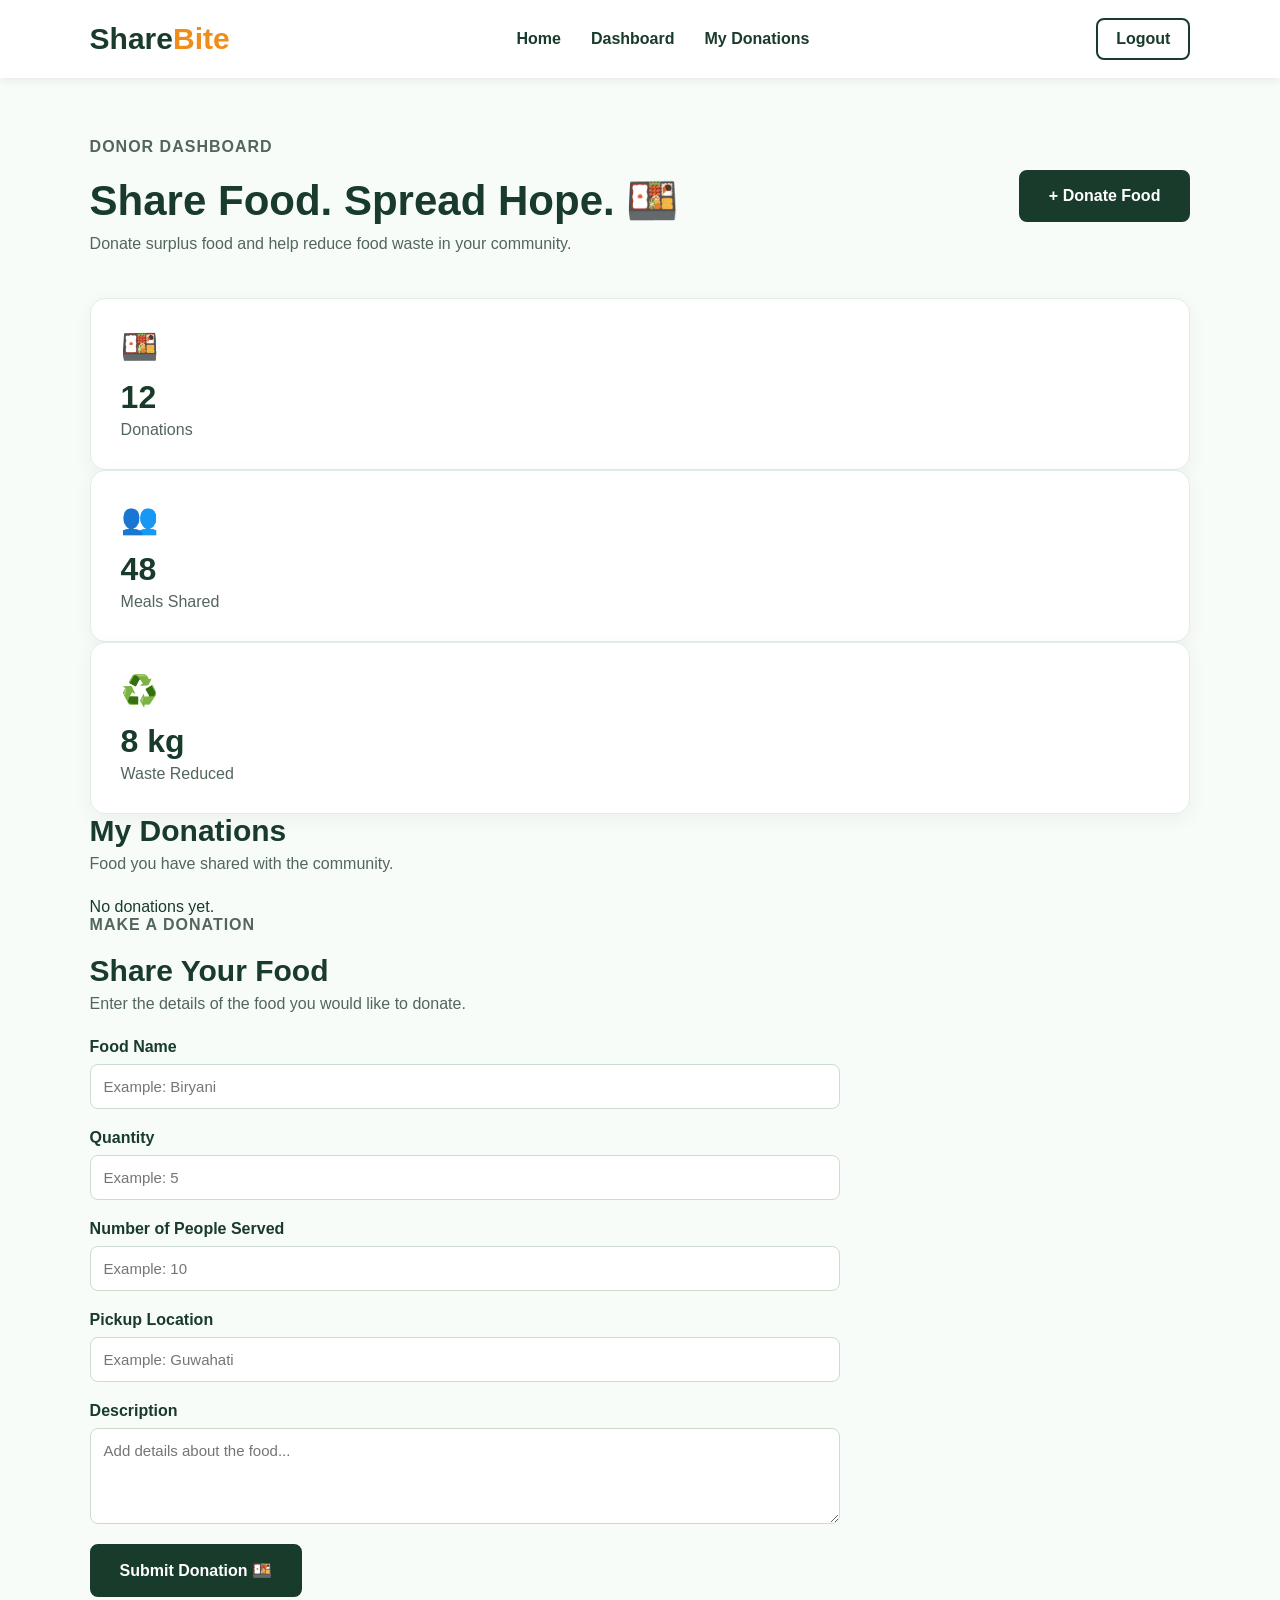
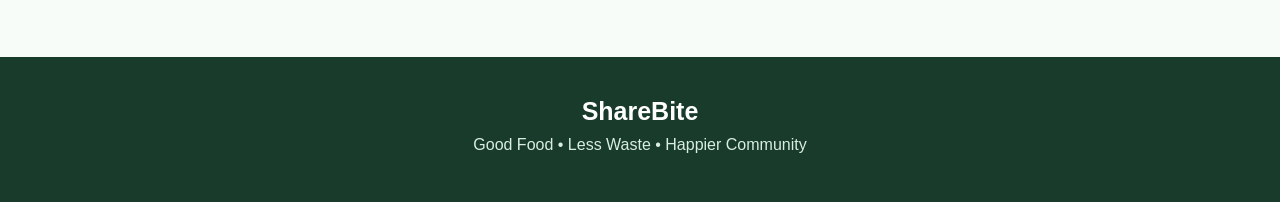
==== frontend1/pages/donor.html @ 00ac7233 "Initial commit" ====
<!DOCTYPE html>
<html lang="en">

<head>

    <meta charset="UTF-8">

    <meta
        name="viewport"
        content="width=device-width, initial-scale=1.0">

    <title>Donor Dashboard | ShareBite</title>

    <link
        rel="stylesheet"
        href="../css/style.css">

</head>


<body>

    <!-- =========================
         NAVBAR
    ========================== -->

    <header class="navbar">

        <div class="logo">
            <span>Share</span><strong>Bite</strong>
        </div>


        <nav>

            <a href="../index.html">
                Home
            </a>

            <a href="#dashboard">
                Dashboard
            </a>

            <a href="#my-donations">
                My Donations
            </a>

        </nav>


        <div class="nav-buttons">

            <button
                class="login-btn"
                onclick="logoutUser()">

                Logout

            </button>

        </div>

    </header>



    <!-- =========================
         DONOR DASHBOARD
    ========================== -->

    <main
        class="dashboard"
        id="dashboard">


        <!-- DASHBOARD HEADER -->

        <section class="dashboard-header">

            <div>

                <p class="tagline">
                    DONOR DASHBOARD
                </p>

                <h1>
                    Share Food. Spread Hope. 🍱
                </h1>

                <p>
                    Donate surplus food and help reduce
                    food waste in your community.
                </p>

            </div>


            <button
                class="primary-btn"
                onclick="openDonationForm()">

                + Donate Food

            </button>

        </section>



        <!-- =========================
             STATISTICS
        ========================== -->

        <section class="stats-grid">


            <div class="stat-card">

                <div class="stat-icon">
                    🍱
                </div>

                <div>

                    <h3>
                        12
                    </h3>

                    <p>
                        Donations
                    </p>

                </div>

            </div>



            <div class="stat-card">

                <div class="stat-icon">
                    👥
                </div>

                <div>

                    <h3>
                        48
                    </h3>

                    <p>
                        Meals Shared
                    </p>

                </div>

            </div>



            <div class="stat-card">

                <div class="stat-icon">
                    ♻️
                </div>

                <div>

                    <h3>
                        8 kg
                    </h3>

                    <p>
                        Waste Reduced
                    </p>

                </div>

            </div>


        </section>



        <!-- =========================
             MY DONATIONS
        ========================== -->

        <section
            class="donations-section"
            id="my-donations">


            <div class="section-heading">

                <div>

                    <h2>
                        My Donations
                    </h2>

                    <p>
                        Food you have shared with the community.
                    </p>

                </div>

            </div>


            <!--
                JavaScript will load
                donor food cards here.
            -->

            <div
                class="donation-grid"
                id="donation-list">

            </div>


        </section>



        <!-- =========================
             DONATION FORM
        ========================== -->

        <section
            class="form-section"
            id="donation-form">


            <div class="section-heading">

                <div>

                    <p class="tagline">
                        MAKE A DONATION
                    </p>

                    <h2>
                        Share Your Food
                    </h2>

                    <p>
                        Enter the details of the food
                        you would like to donate.
                    </p>

                </div>

            </div>



            <form
                id="food-form"
                class="food-form">


                <!-- FOOD NAME -->

                <div class="form-group">

                    <label for="food-name">
                        Food Name
                    </label>

                    <input
                        type="text"
                        id="food-name"
                        name="food-name"
                        placeholder="Example: Biryani"
                        required>

                </div>



                <!-- QUANTITY -->

                <div class="form-group">

                    <label for="quantity">
                        Quantity
                    </label>

                    <input
                        type="number"
                        id="quantity"
                        name="quantity"
                        placeholder="Example: 5"
                        min="1"
                        required>

                </div>



                <!-- SERVES -->

                <div class="form-group">

                    <label for="serves">
                        Number of People Served
                    </label>

                    <input
                        type="number"
                        id="serves"
                        name="serves"
                        placeholder="Example: 10"
                        min="1"
                        required>

                </div>



                <!-- LOCATION -->

                <div class="form-group">

                    <label for="location">
                        Pickup Location
                    </label>

                    <input
                        type="text"
                        id="location"
                        name="location"
                        placeholder="Example: Guwahati"
                        required>

                </div>



                <!-- DESCRIPTION -->

                <div class="form-group">

                    <label for="description">
                        Description
                    </label>

                    <textarea
                        id="description"
                        name="description"
                        rows="4"
                        placeholder="Add details about the food..."></textarea>

                </div>



                <!-- SUBMIT -->

                <button
                    type="submit"
                    class="primary-btn">

                    Submit Donation 🍱

                </button>


            </form>

        </section>


    </main>



    <!-- =========================
         FOOTER
    ========================== -->

    <footer>

        <h3>
            ShareBite
        </h3>

        <p>
            Good Food • Less Waste • Happier Community
        </p>

    </footer>



    <!-- =========================
         JAVASCRIPT
    ========================== -->

    <script
        src="../js/script.js">
    </script>


</body>

</html>
---- frontend1/css/style.css ----
/* =========================
   BASIC RESET
========================= */

:root {
    --green-dark: #183b2b;
    --green-hover: #24573f;
    --green-light: #f1fff6;
    --orange: #f28c18;
    --text-muted: #53665b;
    --border-light: #e0eee4;
}

* {
    margin: 0;
    padding: 0;
    box-sizing: border-box;
}

html {
    scroll-behavior: smooth;
}

body {
    font-family: Arial, sans-serif;
    color: var(--green-dark);
    background-color: #ffffff;
}

a,
button,
input,
textarea {
    font: inherit;
}

a:focus-visible,
button:focus-visible,
input:focus-visible,
textarea:focus-visible {
    outline: 3px solid var(--orange);
    outline-offset: 3px;
}


/* =========================
   NAVBAR
========================= */

.navbar {
    width: 100%;
    padding: 18px 7%;

    display: flex;
    align-items: center;
    justify-content: space-between;

    background-color: white;

    box-shadow: 0 2px 10px rgba(0, 0, 0, 0.08);

    position: sticky;
    top: 0;
    z-index: 1000;
}


/* LOGO */

.logo {
    font-size: 30px;
    font-weight: bold;
}

.logo span {
    color: var(--green-dark);
}

.logo strong {
    color: var(--orange);
}


/* NAV LINKS */

nav {
    display: flex;
    gap: 30px;
}

nav a {
    text-decoration: none;
    color: var(--green-dark);
    font-weight: 600;
    transition: color 0.2s ease;
}

nav a:hover {
    color: var(--orange);
}


/* NAV BUTTONS */

.nav-buttons {
    display: flex;
    gap: 10px;
}

.login-btn,
.signup-btn {
    padding: 10px 18px;
    border-radius: 8px;
    cursor: pointer;
    font-weight: bold;
    transition: background-color 0.2s ease, color 0.2s ease, border-color 0.2s ease;
}

.login-btn {
    background: white;
    border: 2px solid var(--green-dark);
    color: var(--green-dark);
}

.signup-btn {
    background: var(--green-dark);
    border: 2px solid var(--green-dark);
    color: white;
}


/* =========================
   HERO
========================= */

.hero {
    min-height: 650px;

    display: flex;
    align-items: center;

    padding: 80px 7%;

    background: linear-gradient(
        135deg,
        var(--green-light),
        #ffffff
    );
}

.hero-content {
    max-width: 650px;
}

.tagline {
    color: var(--orange);
    font-weight: bold;
    letter-spacing: 1px;
    margin-bottom: 20px;
}

.hero h1 {
    font-size: 64px;
    line-height: 1.1;
    margin-bottom: 25px;
}

.hero h1 span {
    color: var(--orange);
}

.hero-text {
    font-size: 19px;
    line-height: 1.7;
    color: var(--text-muted);
    margin-bottom: 35px;
}


/* =========================
   HERO BUTTONS
========================= */

.hero-buttons {
    display: flex;
    gap: 15px;
}

.primary-btn,
.secondary-btn {
    padding: 15px 28px;

    border-radius: 8px;

    font-size: 16px;
    font-weight: bold;

    cursor: pointer;
    transition: background-color 0.2s ease, color 0.2s ease, border-color 0.2s ease;
}

.primary-btn {
    background-color: var(--green-dark);
    color: white;
    border: 2px solid var(--green-dark);
}

.secondary-btn {
    background-color: white;
    color: var(--green-dark);
    border: 2px solid var(--green-dark);
}

.primary-btn:hover {
    background-color: var(--green-hover);
}

.secondary-btn:hover {
    background-color: var(--green-light);
}


/* =========================
   INFORMATION SECTIONS
========================= */

.info-section {
    padding: 80px 7%;
    text-align: center;
}

.info-section h2 {
    font-size: 36px;
    margin-bottom: 20px;
}

.info-section > p {
    max-width: 650px;
    margin: auto;
    line-height: 1.7;
    color: var(--text-muted);
}


/* =========================
   STEPS
========================= */

.steps {
    display: flex;
    justify-content: center;
    gap: 25px;

    margin-top: 40px;
}

.step-card {
    width: 280px;
    padding: 30px;

    background-color: #f4fff7;

    border-radius: 15px;

    border: 1px solid #d9eee0;
}

.step-card h3 {
    margin-bottom: 12px;
    color: var(--green-dark);
}

.step-card p {
    color: var(--text-muted);
    line-height: 1.6;
}


/* =========================
   FOOTER
========================= */

footer {
    padding: 40px 7%;

    text-align: center;

    background-color: var(--green-dark);
    color: white;
}

footer h3 {
    font-size: 25px;
    margin-bottom: 10px;
}

footer p {
    margin: 8px;
    color: #d9eee0;
}
/* =========================
   DONOR DASHBOARD
========================= */

.dashboard {
    padding: 60px 7%;
    background-color: #f8fcf9;
    min-height: 100vh;
}


/* DASHBOARD HEADER */

.dashboard-header {
    display: flex;
    justify-content: space-between;
    align-items: center;

    margin-bottom: 45px;
}

.dashboard-header h1 {
    font-size: 42px;
    margin-bottom: 10px;
}

.dashboard-header p {
    color: var(--text-muted);
}


/* =========================
   STATS
========================= */

.stats {
    display: grid;

    grid-template-columns:
        repeat(3, 1fr);

    gap: 25px;

    margin-bottom: 55px;
}

.stat-card {
    background-color: white;

    padding: 30px;

    border-radius: 15px;

    border: 1px solid var(--border-light);

    box-shadow:
        0 5px 20px rgba(0, 0, 0, 0.05);
}

.stat-icon {
    font-size: 30px;
}

.stat-card h3 {
    font-size: 32px;

    margin-top: 15px;

    color: var(--green-dark);
}

.stat-card p {
    color: var(--text-muted);

    margin-top: 5px;
}


/* =========================
   SECTION HEADING
========================= */

.section-heading {
    display: flex;

    justify-content: space-between;

    align-items: center;

    margin-bottom: 25px;
}

.section-heading h2 {
    font-size: 30px;

    margin-bottom: 7px;
}

.section-heading p {
    color: var(--text-muted);
}


/* =========================
   DONATION CARDS
========================= */

.donation-grid {
    display: grid;

    grid-template-columns:
        repeat(3, 1fr);

    gap: 25px;
}

.donation-card {
    background-color: white;

    border-radius: 15px;

    overflow: hidden;

    border: 1px solid var(--border-light);

    box-shadow:
        0 5px 20px rgba(0, 0, 0, 0.05);
}

.food-image {
    height: 150px;

    display: flex;

    justify-content: center;

    align-items: center;

    background-color: var(--green-light);

    font-size: 65px;
}

.donation-info {
    padding: 22px;
}

.donation-info h3 {
    margin-bottom: 12px;
}

.donation-info p {
    color: var(--text-muted);

    margin: 7px 0;
}


/* =========================
   STATUS
========================= */

.status {
    display: inline-block;

    margin-top: 10px;

    padding: 6px 12px;

    border-radius: 20px;

    font-size: 13px;

    font-weight: bold;
}

.available {
    background-color: #e4f8ea;

    color: #24733e;
}

.claimed {
    background-color: #eeeeee;

    color: #666666;
}


/* =========================
   DONATION FORM
========================= */

.donation-form-section {
    margin-top: 70px;

    background-color: white;

    padding: 35px;

    border-radius: 15px;

    border: 1px solid var(--border-light);
}

#food-form {
    max-width: 750px;
}

.form-group {
    display: flex;

    flex-direction: column;

    margin-bottom: 20px;
}

.form-group label {
    font-weight: bold;

    margin-bottom: 8px;
}

.form-group input,
.form-group textarea {
    padding: 13px;

    border: 1px solid #cddbd1;

    border-radius: 8px;

    font-family: inherit;

    font-size: 15px;

    outline: none;
}

.form-group input:focus,
.form-group textarea:focus {
    border-color: var(--green-dark);
}

.form-row {
    display: grid;

    grid-template-columns:
        1fr 1fr;

    gap: 20px;
}


/* =========================
   RESPONSIVE LAYOUT
========================= */

@media (max-width: 900px) {
    .navbar {
        padding-right: 5%;
        padding-left: 5%;
        gap: 18px;
    }

    nav {
        gap: 18px;
    }

    .hero h1 {
        font-size: clamp(42px, 7vw, 58px);
    }

    .stats,
    .donation-grid {
        grid-template-columns: repeat(2, minmax(0, 1fr));
    }

    .steps {
        flex-wrap: wrap;
    }

    .step-card {
        flex: 1 1 240px;
        max-width: 360px;
    }
}

@media (max-width: 600px) {
    .navbar {
        padding: 14px 5%;
        flex-wrap: wrap;
    }

    .logo {
        font-size: 26px;
    }

    nav {
        order: 3;
        flex: 1 0 100%;
        justify-content: center;
        flex-wrap: wrap;
        gap: 12px 22px;
    }

    .nav-buttons {
        margin-left: auto;
    }

    .hero {
        min-height: auto;
        padding: 64px 6%;
    }

    .hero h1 {
        font-size: clamp(38px, 11vw, 52px);
    }

    .hero-text {
        font-size: 17px;
    }

    .hero-buttons {
        flex-wrap: wrap;
    }

    .info-section {
        padding: 60px 6%;
    }

    .info-section h2 {
        font-size: 30px;
    }

    .steps {
        flex-direction: column;
        align-items: stretch;
    }

    .step-card {
        width: 100%;
        max-width: none;
    }

    .dashboard {
        padding: 40px 5%;
    }

    .dashboard-header,
    .section-heading {
        align-items: flex-start;
        flex-direction: column;
        gap: 18px;
    }

    .dashboard-header h1 {
        font-size: 34px;
    }

    .dashboard-header .primary-btn,
    .section-heading .secondary-btn {
        width: 100%;
    }

    .stats,
    .donation-grid,
    .form-row {
        grid-template-columns: minmax(0, 1fr);
    }

    .stat-card,
    .donation-form-section {
        padding: 24px;
    }

    #food-form {
        max-width: 100%;
    }

    footer {
        padding: 32px 6%;
    }
}

@media (prefers-reduced-motion: reduce) {
    html {
        scroll-behavior: auto;
    }

    *,
    *::before,
    *::after {
        transition-duration: 0.01ms !important;
    }
}
/* =========================
   SEARCH SECTION
========================= */

.search-section {
    margin-bottom: 45px;
}

.search-box {
    display: flex;

    max-width: 650px;

    gap: 12px;
}

.search-box input {
    flex: 1;

    padding: 15px;

    border: 1px solid #cddbd1;

    border-radius: 8px;

    font-size: 16px;

    outline: none;
}

.search-box input:focus {
    border-color: #183b2b;
}


/* =========================
   RECEIVER FOOD CARDS
========================= */

.food-card {
    transition:
        transform 0.2s ease,
        box-shadow 0.2s ease;
}

.food-card:hover {
    transform: translateY(-5px);

    box-shadow:
        0 10px 25px rgba(0, 0, 0, 0.08);
}


/* =========================
   CLAIM BUTTON
========================= */

.claim-btn {
    width: 100%;
}

.claim-btn:disabled {
    background-color: #999;

    border-color: #999;

    cursor: not-allowed;
}
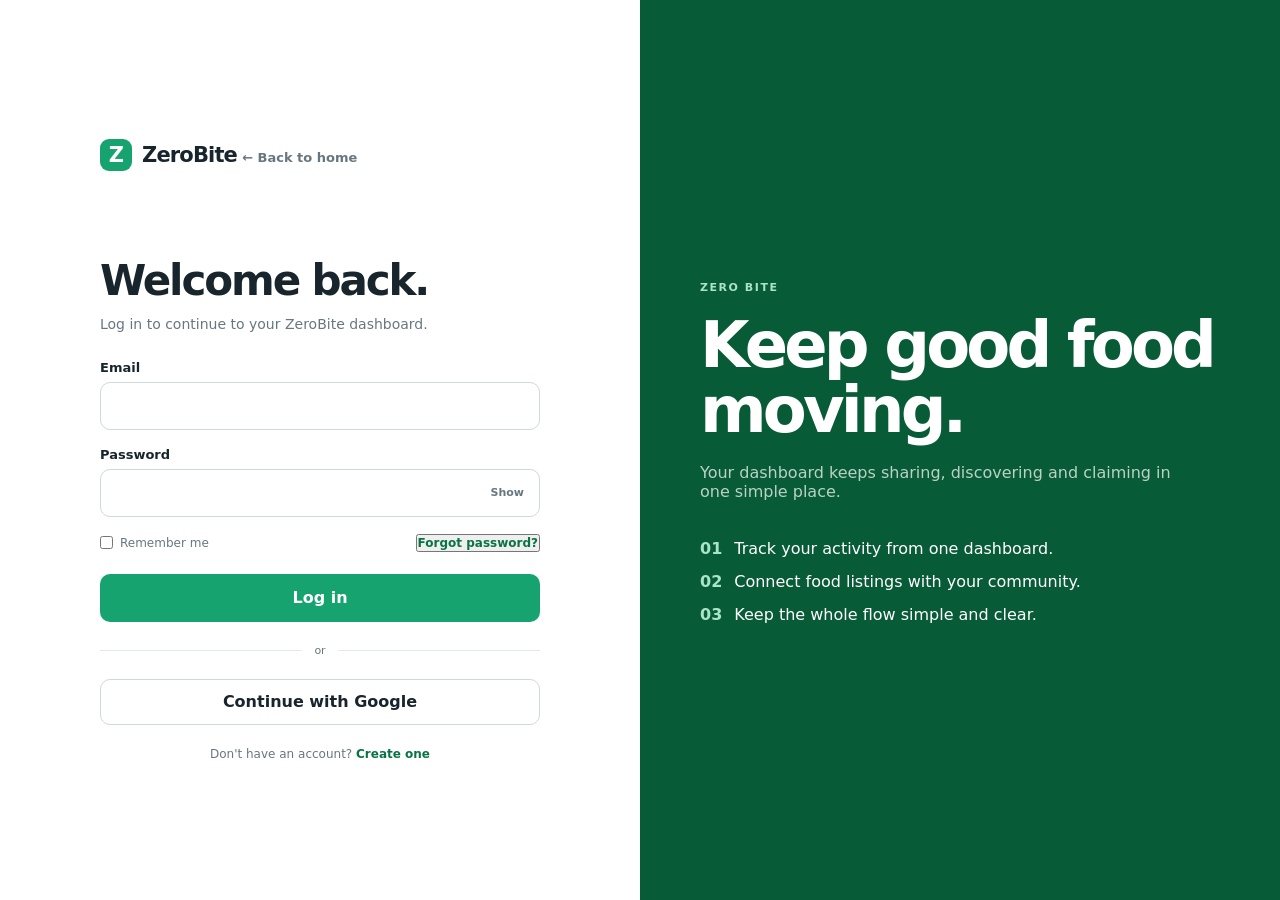
==== commit 29011b35: "Add files via upload" ====
--- a/frontend1/pages/donor.html
+++ b/frontend1/pages/donor.html
@@ -1,410 +1,38 @@
 <!DOCTYPE html>
 <html lang="en">
-
-<head>
-
-    <meta charset="UTF-8">
-
-    <meta
-        name="viewport"
-        content="width=device-width, initial-scale=1.0">
-
-    <title>Donor Dashboard | ShareBite</title>
-
-    <link
-        rel="stylesheet"
-        href="../css/style.css">
-
-</head>
-
-
+<head><meta charset="UTF-8"><meta name="viewport" content="width=device-width,initial-scale=1.0"><title>Donor Dashboard | ZeroBite</title><link rel="stylesheet" href="../css/style.css"></head>
 <body>
-
-    <!-- =========================
-         NAVBAR
-    ========================== -->
-
-    <header class="navbar">
-
-        <div class="logo">
-            <span>Share</span><strong>Bite</strong>
-        </div>
-
-
-        <nav>
-
-            <a href="../index.html">
-                Home
-            </a>
-
-            <a href="#dashboard">
-                Dashboard
-            </a>
-
-            <a href="#my-donations">
-                My Donations
-            </a>
-
-        </nav>
-
-
-        <div class="nav-buttons">
-
-            <button
-                class="login-btn"
-                onclick="logoutUser()">
-
-                Logout
-
-            </button>
-
-        </div>
-
-    </header>
-
-
-
-    <!-- =========================
-         DONOR DASHBOARD
-    ========================== -->
-
-    <main
-        class="dashboard"
-        id="dashboard">
-
-
-        <!-- DASHBOARD HEADER -->
-
-        <section class="dashboard-header">
-
-            <div>
-
-                <p class="tagline">
-                    DONOR DASHBOARD
-                </p>
-
-                <h1>
-                    Share Food. Spread Hope. 🍱
-                </h1>
-
-                <p>
-                    Donate surplus food and help reduce
-                    food waste in your community.
-                </p>
-
-            </div>
-
-
-            <button
-                class="primary-btn"
-                onclick="openDonationForm()">
-
-                + Donate Food
-
-            </button>
-
-        </section>
-
-
-
-        <!-- =========================
-             STATISTICS
-        ========================== -->
-
-        <section class="stats-grid">
-
-
-            <div class="stat-card">
-
-                <div class="stat-icon">
-                    🍱
-                </div>
-
-                <div>
-
-                    <h3>
-                        12
-                    </h3>
-
-                    <p>
-                        Donations
-                    </p>
-
-                </div>
-
-            </div>
-
-
-
-            <div class="stat-card">
-
-                <div class="stat-icon">
-                    👥
-                </div>
-
-                <div>
-
-                    <h3>
-                        48
-                    </h3>
-
-                    <p>
-                        Meals Shared
-                    </p>
-
-                </div>
-
-            </div>
-
-
-
-            <div class="stat-card">
-
-                <div class="stat-icon">
-                    ♻️
-                </div>
-
-                <div>
-
-                    <h3>
-                        8 kg
-                    </h3>
-
-                    <p>
-                        Waste Reduced
-                    </p>
-
-                </div>
-
-            </div>
-
-
-        </section>
-
-
-
-        <!-- =========================
-             MY DONATIONS
-        ========================== -->
-
-        <section
-            class="donations-section"
-            id="my-donations">
-
-
-            <div class="section-heading">
-
-                <div>
-
-                    <h2>
-                        My Donations
-                    </h2>
-
-                    <p>
-                        Food you have shared with the community.
-                    </p>
-
-                </div>
-
-            </div>
-
-
-            <!--
-                JavaScript will load
-                donor food cards here.
-            -->
-
-            <div
-                class="donation-grid"
-                id="donation-list">
-
-            </div>
-
-
-        </section>
-
-
-
-        <!-- =========================
-             DONATION FORM
-        ========================== -->
-
-        <section
-            class="form-section"
-            id="donation-form">
-
-
-            <div class="section-heading">
-
-                <div>
-
-                    <p class="tagline">
-                        MAKE A DONATION
-                    </p>
-
-                    <h2>
-                        Share Your Food
-                    </h2>
-
-                    <p>
-                        Enter the details of the food
-                        you would like to donate.
-                    </p>
-
-                </div>
-
-            </div>
-
-
-
-            <form
-                id="food-form"
-                class="food-form">
-
-
-                <!-- FOOD NAME -->
-
-                <div class="form-group">
-
-                    <label for="food-name">
-                        Food Name
-                    </label>
-
-                    <input
-                        type="text"
-                        id="food-name"
-                        name="food-name"
-                        placeholder="Example: Biryani"
-                        required>
-
-                </div>
-
-
-
-                <!-- QUANTITY -->
-
-                <div class="form-group">
-
-                    <label for="quantity">
-                        Quantity
-                    </label>
-
-                    <input
-                        type="number"
-                        id="quantity"
-                        name="quantity"
-                        placeholder="Example: 5"
-                        min="1"
-                        required>
-
-                </div>
-
-
-
-                <!-- SERVES -->
-
-                <div class="form-group">
-
-                    <label for="serves">
-                        Number of People Served
-                    </label>
-
-                    <input
-                        type="number"
-                        id="serves"
-                        name="serves"
-                        placeholder="Example: 10"
-                        min="1"
-                        required>
-
-                </div>
-
-
-
-                <!-- LOCATION -->
-
-                <div class="form-group">
-
-                    <label for="location">
-                        Pickup Location
-                    </label>
-
-                    <input
-                        type="text"
-                        id="location"
-                        name="location"
-                        placeholder="Example: Guwahati"
-                        required>
-
-                </div>
-
-
-
-                <!-- DESCRIPTION -->
-
-                <div class="form-group">
-
-                    <label for="description">
-                        Description
-                    </label>
-
-                    <textarea
-                        id="description"
-                        name="description"
-                        rows="4"
-                        placeholder="Add details about the food..."></textarea>
-
-                </div>
-
-
-
-                <!-- SUBMIT -->
-
-                <button
-                    type="submit"
-                    class="primary-btn">
-
-                    Submit Donation 🍱
-
-                </button>
-
-
-            </form>
-
-        </section>
-
-
-    </main>
-
-
-
-    <!-- =========================
-         FOOTER
-    ========================== -->
-
-    <footer>
-
-        <h3>
-            ShareBite
-        </h3>
-
-        <p>
-            Good Food • Less Waste • Happier Community
-        </p>
-
-    </footer>
-
-
-
-    <!-- =========================
-         JAVASCRIPT
-    ========================== -->
-
-    <script
-        src="../js/script.js">
-    </script>
-
-
+<header class="navbar"><div class="container navbar-inner">
+<a href="../index.html" class="logo"><span class="logo-mark">Z</span><span>ZeroBite</span></a>
+<nav class="nav-links"><a href="../index.html">Home</a><a href="donor.html" class="active">Dashboard</a><a href="#donate">Donate</a><a href="#my-donations">My donations</a></nav>
+<div class="nav-actions"><span class="user-greeting">Hi, <strong id="donor-name">Donor</strong></span><button id="logout-btn" class="btn btn-secondary" type="button">Log out</button></div>
+<button class="mobile-menu-toggle" id="mobile-menu-toggle" type="button" aria-label="Open menu" aria-expanded="false"><span></span><span></span><span></span></button>
+</div><div class="mobile-nav" id="mobile-nav"><a href="../index.html">Home</a><a href="donor.html">Dashboard</a><a href="#donate">Donate</a><a href="#my-donations">My donations</a><button id="mobile-logout-btn" class="btn btn-secondary" type="button">Log out</button></div></header>
+<main>
+<section class="dashboard-hero"><div class="container dashboard-hero-inner"><div class="dashboard-hero-copy"><span class="section-kicker">DONOR DASHBOARD</span><h1>Turn extra food into <span>something useful.</span></h1><p>Share surplus food with people who can use it, instead of letting good food go to waste.</p><a href="#donate" class="btn btn-primary">Donate food →</a></div><div class="dashboard-hero-note"><span class="dashboard-note-icon">01</span><div><strong>Every donation matters.</strong><p>A simple listing can help move food from surplus to someone who needs it.</p></div></div></div></section>
+<section class="dashboard-stats-section"><div class="container"><div class="dashboard-stats">
+<article class="dashboard-stat-card"><span class="dashboard-stat-label">Total donations</span><strong class="dashboard-stat-value" id="total-donations">0</strong><span class="dashboard-stat-detail">Food listings shared</span></article>
+<article class="dashboard-stat-card"><span class="dashboard-stat-label">Meals shared</span><strong class="dashboard-stat-value" id="total-meals">0</strong><span class="dashboard-stat-detail">Estimated portions</span></article>
+<article class="dashboard-stat-card"><span class="dashboard-stat-label">Food quantity shared</span><strong class="dashboard-stat-value" id="waste-reduced">0</strong><span class="dashboard-stat-detail">Total quantity donated</span></article>
+</div></div></section>
+<section class="dashboard-main" id="donate"><div class="container"><div class="dashboard-layout">
+<div class="dashboard-panel"><div class="panel-heading"><span class="section-kicker">NEW DONATION</span><h2>Share some food</h2><p>Add the details below so receivers know what is available.</p></div>
+<form id="donation-form" class="donation-form" novalidate>
+<div class="form-row"><div class="form-group"><label for="food-name">Food name</label><input id="food-name" type="text" required placeholder="e.g. Vegetable biryani"><small class="form-error"></small></div><div class="form-group"><label for="food-type">Food type</label><select id="food-type" required><option value="">Select food type</option><option>Cooked Food</option><option>Packaged Food</option><option>Bakery</option><option>Fruits</option><option>Vegetables</option><option>Other</option></select><small class="form-error"></small></div></div>
+<div class="form-row"><div class="form-group"><label for="food-quantity">Quantity</label><input id="food-quantity" type="number" min="1" step="1" required placeholder="e.g. 20"><small class="form-error"></small></div><div class="form-group"><label for="quantity-unit">Unit</label><select id="quantity-unit" required><option value="">Select unit</option><option value="servings">Servings</option><option value="kg">Kilograms</option><option value="packets">Packets</option><option value="boxes">Boxes</option><option value="items">Items</option></select><small class="form-error"></small></div></div>
+<div class="form-group"><label for="food-location">Pickup location</label><input id="food-location" type="text" required placeholder="e.g. Beltola, Guwahati"><small class="form-error"></small></div>
+<div class="form-group"><label for="pickup-date">Pickup date</label><input id="pickup-date" type="date" required><small class="form-error"></small></div>
+<div class="form-group"><label for="food-description">Food description <span class="optional">Optional</span></label><textarea id="food-description" rows="4" maxlength="500" placeholder="Add useful details."></textarea></div>
+<div class="form-group"><label for="donation-message">Message for receivers <span class="optional">Optional</span></label><textarea id="donation-message" rows="3" maxlength="300" placeholder="Anything the receiver should know?"></textarea></div>
+<div class="form-submit-row"><p class="form-note">Please only donate food that is safe and suitable for sharing.</p><button id="donation-submit" class="btn btn-primary" type="submit">Publish donation →</button></div>
+</form></div>
+<aside class="dashboard-side"><div class="dashboard-info-card"><span class="info-number">01</span><h3>List what you have</h3><p>Add clear information about food, quantity and pickup details.</p></div><div class="dashboard-info-card"><span class="info-number">02</span><h3>Let someone claim it</h3><p>Receivers can discover available food through ZeroBite.</p></div></aside>
+</div></div></section>
+<section class="my-donations-section" id="my-donations"><div class="container"><div class="dashboard-section-heading"><div><h2>My donations</h2><p>Your current and past food listings.</p></div></div><div id="donation-list" class="donation-list"></div><div id="empty-donations" class="empty-state"><div class="empty-state-icon">+</div><strong>No donations yet.</strong><p>Create your first listing above.</p></div></div></section>
+<section class="dashboard-cta"><div class="container dashboard-cta-inner"><div><h2>Keep good food moving.</h2><p>Every useful listing starts with a simple post.</p></div><a href="#donate" class="btn btn-light">Create a donation →</a></div></section>
+</main>
+<footer class="footer"><div class="container footer-inner"><a href="../index.html" class="logo"><span class="logo-mark">Z</span><span>ZeroBite</span></a><p>Share food. Reduce waste. Strengthen communities.</p></div></footer>
+<div id="toast" class="toast" role="status"><span id="toast-message"></span></div>
+<script src="../js/auth.js"></script><script src="../js/donor.js"></script>
 </body>
-
 </html>
--- a/frontend1/css/style.css
+++ b/frontend1/css/style.css
@@ -1,763 +1,103 @@
-/* =========================
-   BASIC RESET
-========================= */
-
-:root {
-    --green-dark: #183b2b;
-    --green-hover: #24573f;
-    --green-light: #f1fff6;
-    --orange: #f28c18;
-    --text-muted: #53665b;
-    --border-light: #e0eee4;
+:root{
+    --green:#16a36f;--green-dark:#087443;--green-deep:#075b36;
+    --green-light:#eaf8f1;--green-soft:#f3fbf7;
+    --ink:#18252d;--ink-soft:#33434c;--muted:#68777f;--muted-light:#8a979d;
+    --white:#fff;--surface:#f8faf9;--border:#e2eae6;--border-dark:#cfdad4;
+    --danger:#c53d3d;--success:#12845a;
+    --shadow-sm:0 2px 10px rgba(24,37,45,.05);--shadow-md:0 12px 35px rgba(24,37,45,.08);
+    --shadow-lg:0 25px 70px rgba(24,37,45,.12);--radius-sm:10px;--radius-md:16px;
+    --radius-lg:24px;--container:1180px;--transition:180ms ease;
 }
-
-* {
-    margin: 0;
-    padding: 0;
-    box-sizing: border-box;
-}
-
-html {
-    scroll-behavior: smooth;
-}
-
-body {
-    font-family: Arial, sans-serif;
-    color: var(--green-dark);
-    background-color: #ffffff;
-}
-
-a,
-button,
-input,
-textarea {
-    font: inherit;
-}
-
-a:focus-visible,
-button:focus-visible,
-input:focus-visible,
-textarea:focus-visible {
-    outline: 3px solid var(--orange);
-    outline-offset: 3px;
-}
-
-
-/* =========================
-   NAVBAR
-========================= */
-
-.navbar {
-    width: 100%;
-    padding: 18px 7%;
-
-    display: flex;
-    align-items: center;
-    justify-content: space-between;
-
-    background-color: white;
-
-    box-shadow: 0 2px 10px rgba(0, 0, 0, 0.08);
-
-    position: sticky;
-    top: 0;
-    z-index: 1000;
-}
-
-
-/* LOGO */
-
-.logo {
-    font-size: 30px;
-    font-weight: bold;
-}
-
-.logo span {
-    color: var(--green-dark);
-}
-
-.logo strong {
-    color: var(--orange);
-}
-
-
-/* NAV LINKS */
-
-nav {
-    display: flex;
-    gap: 30px;
-}
-
-nav a {
-    text-decoration: none;
-    color: var(--green-dark);
-    font-weight: 600;
-    transition: color 0.2s ease;
-}
-
-nav a:hover {
-    color: var(--orange);
-}
-
-
-/* NAV BUTTONS */
-
-.nav-buttons {
-    display: flex;
-    gap: 10px;
-}
-
-.login-btn,
-.signup-btn {
-    padding: 10px 18px;
-    border-radius: 8px;
-    cursor: pointer;
-    font-weight: bold;
-    transition: background-color 0.2s ease, color 0.2s ease, border-color 0.2s ease;
-}
-
-.login-btn {
-    background: white;
-    border: 2px solid var(--green-dark);
-    color: var(--green-dark);
-}
-
-.signup-btn {
-    background: var(--green-dark);
-    border: 2px solid var(--green-dark);
-    color: white;
-}
-
-
-/* =========================
-   HERO
-========================= */
-
-.hero {
-    min-height: 650px;
-
-    display: flex;
-    align-items: center;
-
-    padding: 80px 7%;
-
-    background: linear-gradient(
-        135deg,
-        var(--green-light),
-        #ffffff
-    );
-}
-
-.hero-content {
-    max-width: 650px;
-}
-
-.tagline {
-    color: var(--orange);
-    font-weight: bold;
-    letter-spacing: 1px;
-    margin-bottom: 20px;
-}
-
-.hero h1 {
-    font-size: 64px;
-    line-height: 1.1;
-    margin-bottom: 25px;
-}
-
-.hero h1 span {
-    color: var(--orange);
-}
-
-.hero-text {
-    font-size: 19px;
-    line-height: 1.7;
-    color: var(--text-muted);
-    margin-bottom: 35px;
-}
-
-
-/* =========================
-   HERO BUTTONS
-========================= */
-
-.hero-buttons {
-    display: flex;
-    gap: 15px;
-}
-
-.primary-btn,
-.secondary-btn {
-    padding: 15px 28px;
-
-    border-radius: 8px;
-
-    font-size: 16px;
-    font-weight: bold;
-
-    cursor: pointer;
-    transition: background-color 0.2s ease, color 0.2s ease, border-color 0.2s ease;
-}
-
-.primary-btn {
-    background-color: var(--green-dark);
-    color: white;
-    border: 2px solid var(--green-dark);
-}
-
-.secondary-btn {
-    background-color: white;
-    color: var(--green-dark);
-    border: 2px solid var(--green-dark);
-}
-
-.primary-btn:hover {
-    background-color: var(--green-hover);
-}
-
-.secondary-btn:hover {
-    background-color: var(--green-light);
-}
-
-
-/* =========================
-   INFORMATION SECTIONS
-========================= */
-
-.info-section {
-    padding: 80px 7%;
-    text-align: center;
-}
-
-.info-section h2 {
-    font-size: 36px;
-    margin-bottom: 20px;
-}
-
-.info-section > p {
-    max-width: 650px;
-    margin: auto;
-    line-height: 1.7;
-    color: var(--text-muted);
-}
-
-
-/* =========================
-   STEPS
-========================= */
-
-.steps {
-    display: flex;
-    justify-content: center;
-    gap: 25px;
-
-    margin-top: 40px;
-}
-
-.step-card {
-    width: 280px;
-    padding: 30px;
-
-    background-color: #f4fff7;
-
-    border-radius: 15px;
-
-    border: 1px solid #d9eee0;
-}
-
-.step-card h3 {
-    margin-bottom: 12px;
-    color: var(--green-dark);
-}
-
-.step-card p {
-    color: var(--text-muted);
-    line-height: 1.6;
-}
-
-
-/* =========================
-   FOOTER
-========================= */
-
-footer {
-    padding: 40px 7%;
-
-    text-align: center;
-
-    background-color: var(--green-dark);
-    color: white;
-}
-
-footer h3 {
-    font-size: 25px;
-    margin-bottom: 10px;
-}
-
-footer p {
-    margin: 8px;
-    color: #d9eee0;
-}
-/* =========================
-   DONOR DASHBOARD
-========================= */
-
-.dashboard {
-    padding: 60px 7%;
-    background-color: #f8fcf9;
-    min-height: 100vh;
-}
-
-
-/* DASHBOARD HEADER */
-
-.dashboard-header {
-    display: flex;
-    justify-content: space-between;
-    align-items: center;
-
-    margin-bottom: 45px;
-}
-
-.dashboard-header h1 {
-    font-size: 42px;
-    margin-bottom: 10px;
-}
-
-.dashboard-header p {
-    color: var(--text-muted);
-}
-
-
-/* =========================
-   STATS
-========================= */
-
-.stats {
-    display: grid;
-
-    grid-template-columns:
-        repeat(3, 1fr);
-
-    gap: 25px;
-
-    margin-bottom: 55px;
-}
-
-.stat-card {
-    background-color: white;
-
-    padding: 30px;
-
-    border-radius: 15px;
-
-    border: 1px solid var(--border-light);
-
-    box-shadow:
-        0 5px 20px rgba(0, 0, 0, 0.05);
-}
-
-.stat-icon {
-    font-size: 30px;
-}
-
-.stat-card h3 {
-    font-size: 32px;
-
-    margin-top: 15px;
-
-    color: var(--green-dark);
-}
-
-.stat-card p {
-    color: var(--text-muted);
-
-    margin-top: 5px;
-}
-
-
-/* =========================
-   SECTION HEADING
-========================= */
-
-.section-heading {
-    display: flex;
-
-    justify-content: space-between;
-
-    align-items: center;
-
-    margin-bottom: 25px;
-}
-
-.section-heading h2 {
-    font-size: 30px;
-
-    margin-bottom: 7px;
-}
-
-.section-heading p {
-    color: var(--text-muted);
-}
-
-
-/* =========================
-   DONATION CARDS
-========================= */
-
-.donation-grid {
-    display: grid;
-
-    grid-template-columns:
-        repeat(3, 1fr);
-
-    gap: 25px;
-}
-
-.donation-card {
-    background-color: white;
-
-    border-radius: 15px;
-
-    overflow: hidden;
-
-    border: 1px solid var(--border-light);
-
-    box-shadow:
-        0 5px 20px rgba(0, 0, 0, 0.05);
-}
-
-.food-image {
-    height: 150px;
-
-    display: flex;
-
-    justify-content: center;
-
-    align-items: center;
-
-    background-color: var(--green-light);
-
-    font-size: 65px;
-}
-
-.donation-info {
-    padding: 22px;
-}
-
-.donation-info h3 {
-    margin-bottom: 12px;
-}
-
-.donation-info p {
-    color: var(--text-muted);
-
-    margin: 7px 0;
-}
-
-
-/* =========================
-   STATUS
-========================= */
-
-.status {
-    display: inline-block;
-
-    margin-top: 10px;
-
-    padding: 6px 12px;
-
-    border-radius: 20px;
-
-    font-size: 13px;
-
-    font-weight: bold;
-}
-
-.available {
-    background-color: #e4f8ea;
-
-    color: #24733e;
-}
-
-.claimed {
-    background-color: #eeeeee;
-
-    color: #666666;
-}
-
-
-/* =========================
-   DONATION FORM
-========================= */
-
-.donation-form-section {
-    margin-top: 70px;
-
-    background-color: white;
-
-    padding: 35px;
-
-    border-radius: 15px;
-
-    border: 1px solid var(--border-light);
-}
-
-#food-form {
-    max-width: 750px;
-}
-
-.form-group {
-    display: flex;
-
-    flex-direction: column;
-
-    margin-bottom: 20px;
-}
-
-.form-group label {
-    font-weight: bold;
-
-    margin-bottom: 8px;
-}
-
-.form-group input,
-.form-group textarea {
-    padding: 13px;
-
-    border: 1px solid #cddbd1;
-
-    border-radius: 8px;
-
-    font-family: inherit;
-
-    font-size: 15px;
-
-    outline: none;
-}
-
-.form-group input:focus,
-.form-group textarea:focus {
-    border-color: var(--green-dark);
-}
-
-.form-row {
-    display: grid;
-
-    grid-template-columns:
-        1fr 1fr;
-
-    gap: 20px;
-}
-
-
-/* =========================
-   RESPONSIVE LAYOUT
-========================= */
-
-@media (max-width: 900px) {
-    .navbar {
-        padding-right: 5%;
-        padding-left: 5%;
-        gap: 18px;
-    }
-
-    nav {
-        gap: 18px;
-    }
-
-    .hero h1 {
-        font-size: clamp(42px, 7vw, 58px);
-    }
-
-    .stats,
-    .donation-grid {
-        grid-template-columns: repeat(2, minmax(0, 1fr));
-    }
-
-    .steps {
-        flex-wrap: wrap;
-    }
-
-    .step-card {
-        flex: 1 1 240px;
-        max-width: 360px;
-    }
-}
-
-@media (max-width: 600px) {
-    .navbar {
-        padding: 14px 5%;
-        flex-wrap: wrap;
-    }
-
-    .logo {
-        font-size: 26px;
-    }
-
-    nav {
-        order: 3;
-        flex: 1 0 100%;
-        justify-content: center;
-        flex-wrap: wrap;
-        gap: 12px 22px;
-    }
-
-    .nav-buttons {
-        margin-left: auto;
-    }
-
-    .hero {
-        min-height: auto;
-        padding: 64px 6%;
-    }
-
-    .hero h1 {
-        font-size: clamp(38px, 11vw, 52px);
-    }
-
-    .hero-text {
-        font-size: 17px;
-    }
-
-    .hero-buttons {
-        flex-wrap: wrap;
-    }
-
-    .info-section {
-        padding: 60px 6%;
-    }
-
-    .info-section h2 {
-        font-size: 30px;
-    }
-
-    .steps {
-        flex-direction: column;
-        align-items: stretch;
-    }
-
-    .step-card {
-        width: 100%;
-        max-width: none;
-    }
-
-    .dashboard {
-        padding: 40px 5%;
-    }
-
-    .dashboard-header,
-    .section-heading {
-        align-items: flex-start;
-        flex-direction: column;
-        gap: 18px;
-    }
-
-    .dashboard-header h1 {
-        font-size: 34px;
-    }
-
-    .dashboard-header .primary-btn,
-    .section-heading .secondary-btn {
-        width: 100%;
-    }
-
-    .stats,
-    .donation-grid,
-    .form-row {
-        grid-template-columns: minmax(0, 1fr);
-    }
-
-    .stat-card,
-    .donation-form-section {
-        padding: 24px;
-    }
-
-    #food-form {
-        max-width: 100%;
-    }
-
-    footer {
-        padding: 32px 6%;
-    }
-}
-
-@media (prefers-reduced-motion: reduce) {
-    html {
-        scroll-behavior: auto;
-    }
-
-    *,
-    *::before,
-    *::after {
-        transition-duration: 0.01ms !important;
-    }
-}
-/* =========================
-   SEARCH SECTION
-========================= */
-
-.search-section {
-    margin-bottom: 45px;
-}
-
-.search-box {
-    display: flex;
-
-    max-width: 650px;
-
-    gap: 12px;
-}
-
-.search-box input {
-    flex: 1;
-
-    padding: 15px;
-
-    border: 1px solid #cddbd1;
-
-    border-radius: 8px;
-
-    font-size: 16px;
-
-    outline: none;
-}
-
-.search-box input:focus {
-    border-color: #183b2b;
-}
-
-
-/* =========================
-   RECEIVER FOOD CARDS
-========================= */
-
-.food-card {
-    transition:
-        transform 0.2s ease,
-        box-shadow 0.2s ease;
-}
-
-.food-card:hover {
-    transform: translateY(-5px);
-
-    box-shadow:
-        0 10px 25px rgba(0, 0, 0, 0.08);
-}
-
-
-/* =========================
-   CLAIM BUTTON
-========================= */
-
-.claim-btn {
-    width: 100%;
-}
-
-.claim-btn:disabled {
-    background-color: #999;
-
-    border-color: #999;
-
-    cursor: not-allowed;
-}+*{box-sizing:border-box;margin:0;padding:0}
+html{scroll-behavior:smooth}
+body{min-height:100vh;font-family:Inter,ui-sans-serif,system-ui,-apple-system,"Segoe UI",sans-serif;background:#fff;color:var(--ink);line-height:1.6;-webkit-font-smoothing:antialiased}
+body.menu-open{overflow:hidden}
+a{color:inherit;text-decoration:none}
+button,input,select,textarea{font:inherit}
+button{cursor:pointer}
+img{display:block;max-width:100%}
+.container{width:min(calc(100% - 48px),var(--container));margin-inline:auto}
+main{overflow:hidden}
+.navbar{position:sticky;top:0;z-index:1000;background:rgba(255,255,255,.94);border-bottom:1px solid rgba(226,234,230,.9);backdrop-filter:blur(16px)}
+.navbar-inner{min-height:76px;display:flex;align-items:center;justify-content:space-between;gap:30px}
+.logo{display:inline-flex;align-items:center;gap:10px;flex-shrink:0;font-size:21px;font-weight:800;letter-spacing:-.04em}
+.logo-mark{width:31px;height:31px;display:grid;place-items:center;border-radius:9px;background:var(--green);color:#fff;font-weight:900}
+.nav-links{display:flex;align-items:center;gap:28px;color:var(--muted);font-size:14px;font-weight:650}
+.nav-links a:hover{color:var(--ink)}
+.nav-actions{display:flex;align-items:center;gap:14px}
+.nav-login-btn{font-weight:700;color:var(--ink-soft)}
+.nav-login-btn:hover{color:var(--green-dark)}
+.btn{display:inline-flex;align-items:center;justify-content:center;gap:9px;min-height:44px;padding:11px 20px;border:1px solid transparent;border-radius:11px;font-size:14px;font-weight:750;transition:transform var(--transition),background var(--transition),border-color var(--transition),box-shadow var(--transition),color var(--transition)}
+.btn:hover{transform:translateY(-1px)}
+.btn-primary{background:var(--green);color:#fff;box-shadow:0 7px 20px rgba(22,163,111,.18)}
+.btn-primary:hover{background:var(--green-dark)}
+.btn-secondary{background:#fff;border-color:var(--border-dark);color:var(--ink)}
+.btn-secondary:hover{border-color:var(--green);color:var(--green-dark);background:var(--green-soft)}
+.btn-light{background:#fff;color:var(--green-deep)}
+.btn-large{min-height:52px;padding:13px 24px;border-radius:13px;font-size:15px}
+.mobile-menu-toggle{display:none;width:44px;height:44px;border:1px solid var(--border);border-radius:12px;background:#fff;align-items:center;justify-content:center;flex-direction:column;gap:5px}
+.mobile-menu-toggle span{width:19px;height:2px;background:var(--ink);border-radius:999px}
+.mobile-nav{display:none}
+.section-eyebrow{display:inline-flex;align-items:center;gap:8px;color:var(--green-dark);font-size:12px;font-weight:800;letter-spacing:.12em;text-transform:uppercase}
+.section-eyebrow:before{content:"";width:18px;height:2px;background:var(--green);border-radius:999px}
+.section-heading{max-width:760px}.section-heading.centered{margin-inline:auto;text-align:center}
+.section-heading h2{margin-top:13px;font-size:clamp(32px,4vw,50px);font-weight:800;line-height:1.08;letter-spacing:-.045em}
+.section-heading h2 span,.hero-content h1 span{color:var(--green)}
+.section-heading p{max-width:650px;margin:17px auto 0;color:var(--muted);font-size:16px;line-height:1.75}
+.hero{padding:100px 0 110px;background:radial-gradient(circle at 78% 35%,rgba(22,163,111,.1),transparent 30%),linear-gradient(180deg,#fff,#fbfdfc)}
+.hero-grid{display:grid;grid-template-columns:minmax(0,1.02fr) minmax(420px,.98fr);align-items:center;gap:80px}
+.hero-content h1{margin-top:16px;max-width:700px;font-size:clamp(48px,6vw,76px);line-height:1.01;letter-spacing:-.06em}
+.hero-content>p{max-width:650px;margin-top:22px;color:var(--muted);font-size:18px;line-height:1.75}
+.hero-actions{display:flex;gap:12px;margin-top:30px;flex-wrap:wrap}
+.hero-trust{display:flex;gap:18px;flex-wrap:wrap;margin-top:28px;color:var(--muted-light);font-size:12px;font-weight:700}
+.hero-visual{min-height:460px;position:relative;display:grid;place-items:center}
+.hero-card{background:#fff;border:1px solid var(--border);box-shadow:var(--shadow-lg);border-radius:24px}
+.hero-card-main{width:min(100%,430px);padding:30px}
+.hero-card-top{display:flex;align-items:center;gap:8px;color:var(--green-dark);font-size:12px;font-weight:800}
+.status-dot{width:8px;height:8px;border-radius:50%;background:var(--green)}
+.hero-card h2{margin-top:42px;font-size:31px;line-height:1.1;letter-spacing:-.04em}
+.hero-card p{margin-top:12px;color:var(--muted)}
+.hero-card-meta{display:flex;justify-content:space-between;margin-top:32px;padding-top:18px;border-top:1px solid var(--border);color:var(--ink-soft);font-size:13px;font-weight:700}
+.floating-card{position:absolute;padding:16px 18px;background:#fff;border:1px solid var(--border);border-radius:16px;box-shadow:var(--shadow-md);display:flex;flex-direction:column}
+.floating-card strong{font-size:24px}.floating-card span{font-size:11px;color:var(--muted)}
+.floating-card-one{top:55px;right:0}.floating-card-two{bottom:45px;left:0}
+.impact-strip{background:var(--green-deep);color:#fff}
+.impact-grid{display:grid;grid-template-columns:repeat(3,1fr);padding:24px 0}
+.impact-grid>div{display:flex;align-items:center;gap:14px;padding:10px 25px;border-right:1px solid rgba(255,255,255,.12)}
+.impact-grid>div:last-child{border:0}.impact-number{font-size:24px;font-weight:800}.impact-label{font-size:13px;color:rgba(255,255,255,.72)}
+.info-section{padding:110px 0}.steps-grid{display:grid;grid-template-columns:repeat(3,1fr);gap:16px;margin-top:52px}
+.step-card,.role-card{padding:28px;border:1px solid var(--border);border-radius:var(--radius-lg);background:#fff}
+.step-card span{color:var(--green);font-weight:800}.step-card h3{margin-top:42px;font-size:21px}.step-card p{margin-top:10px;color:var(--muted)}
+.roles-section{padding:0 0 110px}.roles-grid{display:grid;grid-template-columns:1fr 1fr;gap:16px}
+.role-card{min-height:300px;display:flex;flex-direction:column;align-items:flex-start}
+.role-card h2{margin-top:24px;font-size:36px;letter-spacing:-.04em}.role-card p{max-width:480px;margin:12px 0 28px;color:var(--muted)}
+.role-card-green{background:var(--green-soft);border-color:#d9eee4}
+.role-card .btn{margin-top:auto}
+.cta-section{padding:0 0 90px}.cta-inner{display:flex;align-items:center;justify-content:space-between;gap:30px;padding:42px;border-radius:24px;background:var(--green-deep);color:#fff}
+.cta-inner .section-eyebrow{color:#a9e4c9}.cta-inner h2{margin-top:8px;font-size:36px;letter-spacing:-.04em}
+.footer{border-top:1px solid var(--border);padding:30px 0;background:#fff}.footer-inner{display:flex;justify-content:space-between;align-items:center;gap:20px}.footer p{font-size:12px;color:var(--muted)}
+/* shared dashboard */
+.dashboard-hero{padding:78px 0;background:linear-gradient(180deg,#f8fcfa,#fff)}
+.dashboard-hero-inner{display:flex;align-items:end;justify-content:space-between;gap:50px}
+.dashboard-hero-copy{max-width:760px}.section-kicker{display:inline-block;color:var(--green-dark);font-size:11px;font-weight:800;letter-spacing:.14em}
+.dashboard-hero h1{margin-top:14px;font-size:clamp(40px,5vw,62px);line-height:1.04;letter-spacing:-.055em}
+.dashboard-hero h1 span{color:var(--green)}.dashboard-hero p{margin-top:16px;color:var(--muted);max-width:650px}
+.dashboard-hero .btn{margin-top:24px}.dashboard-hero-note{max-width:300px;padding:20px;border-left:2px solid var(--green);display:flex;gap:14px}
+.dashboard-note-icon{color:var(--green);font-weight:800}.dashboard-hero-note strong{font-size:14px}.dashboard-hero-note p{margin-top:5px;font-size:12px}
+.dashboard-stats-section{padding:0 0 70px}.dashboard-stats{display:grid;grid-template-columns:repeat(3,1fr);gap:16px}.dashboard-stat-card{padding:24px;border:1px solid var(--border);border-radius:var(--radius-md);background:#fff;box-shadow:var(--shadow-sm)}
+.dashboard-stat-label{display:block;color:var(--muted);font-size:12px;font-weight:700}.dashboard-stat-value{display:block;margin-top:18px;font-size:36px;line-height:1;letter-spacing:-.045em}.dashboard-stat-detail{display:block;margin-top:8px;color:var(--muted-light);font-size:12px}
+.dashboard-main{padding:0 0 90px}.dashboard-layout{display:grid;grid-template-columns:minmax(0,1fr) 300px;gap:24px}.dashboard-panel,.dashboard-info-card{border:1px solid var(--border);border-radius:var(--radius-lg);background:#fff;box-shadow:var(--shadow-sm)}
+.dashboard-panel{padding:28px}.panel-heading h2{margin-top:8px;font-size:28px;letter-spacing:-.035em}.panel-heading p{margin-top:8px;color:var(--muted);font-size:14px}
+.donation-form{margin-top:28px}.form-row{display:grid;grid-template-columns:1fr 1fr;gap:16px}.form-group{margin-bottom:18px}.form-group label{display:flex;justify-content:space-between;gap:10px;margin-bottom:7px;color:var(--ink-soft);font-size:13px;font-weight:700}.optional{color:var(--muted-light);font-weight:600}
+.form-group input,.form-group select,.form-group textarea,.receiver-search input,.receiver-filter select{width:100%;border:1px solid var(--border-dark);border-radius:10px;background:#fff;color:var(--ink);outline:0;padding:12px 13px;font-size:14px;transition:border-color var(--transition),box-shadow var(--transition)}
+.form-group input,.form-group select{height:45px}.form-group textarea{resize:vertical;min-height:90px}.form-group input:focus,.form-group select:focus,.form-group textarea:focus{border-color:var(--green);box-shadow:0 0 0 3px rgba(22,163,111,.1)}
+.form-error{display:block;min-height:16px;margin-top:4px;color:var(--danger);font-size:11px}.input-error{border-color:var(--danger)!important}
+.form-submit-row{display:flex;align-items:center;justify-content:space-between;gap:20px;margin-top:8px}.form-note{max-width:330px;color:var(--muted);font-size:11px}.dashboard-side{display:grid;align-content:start;gap:12px}.dashboard-info-card{padding:22px}.info-number{color:var(--green);font-size:11px;font-weight:800}.dashboard-info-card h3{margin-top:20px;font-size:18px}.dashboard-info-card p{margin-top:7px;color:var(--muted);font-size:12px}
+.my-donations-section{padding:0 0 100px}.dashboard-section-heading{display:flex;justify-content:space-between;align-items:end;margin-bottom:20px}.dashboard-section-heading h2{font-size:28px}.dashboard-section-heading p{color:var(--muted);font-size:13px}.donation-list{display:grid;gap:12px}.donation-card{padding:20px;border:1px solid var(--border);border-radius:16px;background:#fff;display:grid;grid-template-columns:1fr auto;gap:18px}.donation-card h3{font-size:17px}.donation-status{display:inline-flex;padding:5px 9px;border-radius:999px;background:var(--green-light);color:var(--green-dark);font-size:10px;font-weight:800}.donation-card-details{display:flex;flex-wrap:wrap;gap:12px;margin-top:9px;color:var(--muted);font-size:12px}.donation-description{margin-top:10px;color:var(--muted);font-size:13px}.empty-state{padding:40px 20px;border:1px dashed var(--border-dark);border-radius:16px;text-align:center;color:var(--muted)}.empty-state-icon{font-size:28px;color:var(--green);margin-bottom:8px}
+.dashboard-cta{padding:0 0 80px}.dashboard-cta-inner{padding:34px;border-radius:22px;background:var(--green-deep);color:#fff;display:flex;justify-content:space-between;align-items:center;gap:20px}.dashboard-cta-inner h2{font-size:28px}.dashboard-cta-inner p{margin-top:6px;color:rgba(255,255,255,.7);font-size:13px}
+/* receiver */
+.receiver-toolbar{display:flex;gap:12px;margin:0 0 22px}.receiver-search{flex:1}.receiver-filter{width:190px}.receiver-food-grid{display:grid;grid-template-columns:repeat(3,1fr);gap:16px}.receiver-food-card{border:1px solid var(--border);border-radius:18px;background:#fff;overflow:hidden;box-shadow:var(--shadow-sm)}.receiver-food-card-top{padding:15px 17px;display:flex;justify-content:space-between;align-items:center;border-bottom:1px solid var(--border)}.food-type-badge,.food-available-badge{font-size:10px;font-weight:800}.food-type-badge{color:var(--green-dark)}.food-available-badge{color:var(--success)}.receiver-food-card-body{padding:19px}.receiver-food-card h3{font-size:19px}.receiver-food-description{margin-top:8px;color:var(--muted);font-size:12px;min-height:38px}.receiver-food-details{display:grid;grid-template-columns:1fr 1fr;gap:10px;margin-top:18px}.receiver-food-detail{padding-top:10px;border-top:1px solid var(--border)}.detail-label{display:block;color:var(--muted-light);font-size:10px}.receiver-food-detail strong{display:block;margin-top:2px;font-size:12px}.receiver-food-card-footer{padding:14px 17px;border-top:1px solid var(--border)}.receiver-food-card-footer .btn{width:100%;min-height:40px}.claimed-food-card{border-color:#d7ebe2}.claimed-list{display:grid;gap:12px}
+.toast{position:fixed;right:22px;bottom:22px;z-index:3000;max-width:360px;padding:13px 16px;border:1px solid var(--border);border-radius:12px;background:#fff;box-shadow:var(--shadow-lg);opacity:0;visibility:hidden;transform:translateY(10px);transition:opacity .2s,visibility .2s,transform .2s;font-size:13px;font-weight:650}.toast.show{opacity:1;visibility:visible;transform:translateY(0)}.toast.error{border-color:#efcaca;color:var(--danger)}
+@media(max-width:1000px){.hero-grid{grid-template-columns:1fr;gap:45px}.hero-visual{min-height:390px}.dashboard-layout{grid-template-columns:1fr}.dashboard-side{grid-template-columns:1fr 1fr}.receiver-food-grid{grid-template-columns:1fr 1fr}}
+@media(max-width:760px){.container{width:min(calc(100% - 28px),var(--container))}.nav-links,.nav-actions{display:none}.mobile-menu-toggle{display:flex}.mobile-nav{display:flex;max-height:0;overflow:hidden;flex-direction:column;gap:10px;padding:0 14px;background:#fff;transition:max-height .2s,padding .2s}.mobile-nav.open{max-height:420px;padding:14px;border-top:1px solid var(--border)}.mobile-nav a{padding:10px}.hero{padding:70px 0 80px}.hero-content h1{font-size:46px}.hero-visual{min-height:330px}.floating-card-one{right:0;top:20px}.floating-card-two{left:0;bottom:20px}.impact-grid,.steps-grid,.roles-grid,.dashboard-stats{grid-template-columns:1fr}.impact-grid>div{border-right:0;border-bottom:1px solid rgba(255,255,255,.12)}.info-section{padding:80px 0}.roles-section{padding-bottom:80px}.cta-inner,.footer-inner,.dashboard-hero-inner,.dashboard-section-heading,.dashboard-cta-inner{display:block}.cta-inner .btn,.dashboard-cta-inner .btn{margin-top:20px}.dashboard-hero-note{margin-top:35px}.form-row{grid-template-columns:1fr}.form-submit-row{display:block}.form-submit-row .btn{margin-top:16px}.dashboard-side{grid-template-columns:1fr}.receiver-toolbar{display:block}.receiver-filter{width:100%;margin-top:10px}.receiver-food-grid{grid-template-columns:1fr}.footer p{margin-top:12px}}
+@media(prefers-reduced-motion:reduce){html{scroll-behavior:auto}*,*::before,*::after{transition-duration:.01ms!important}}
